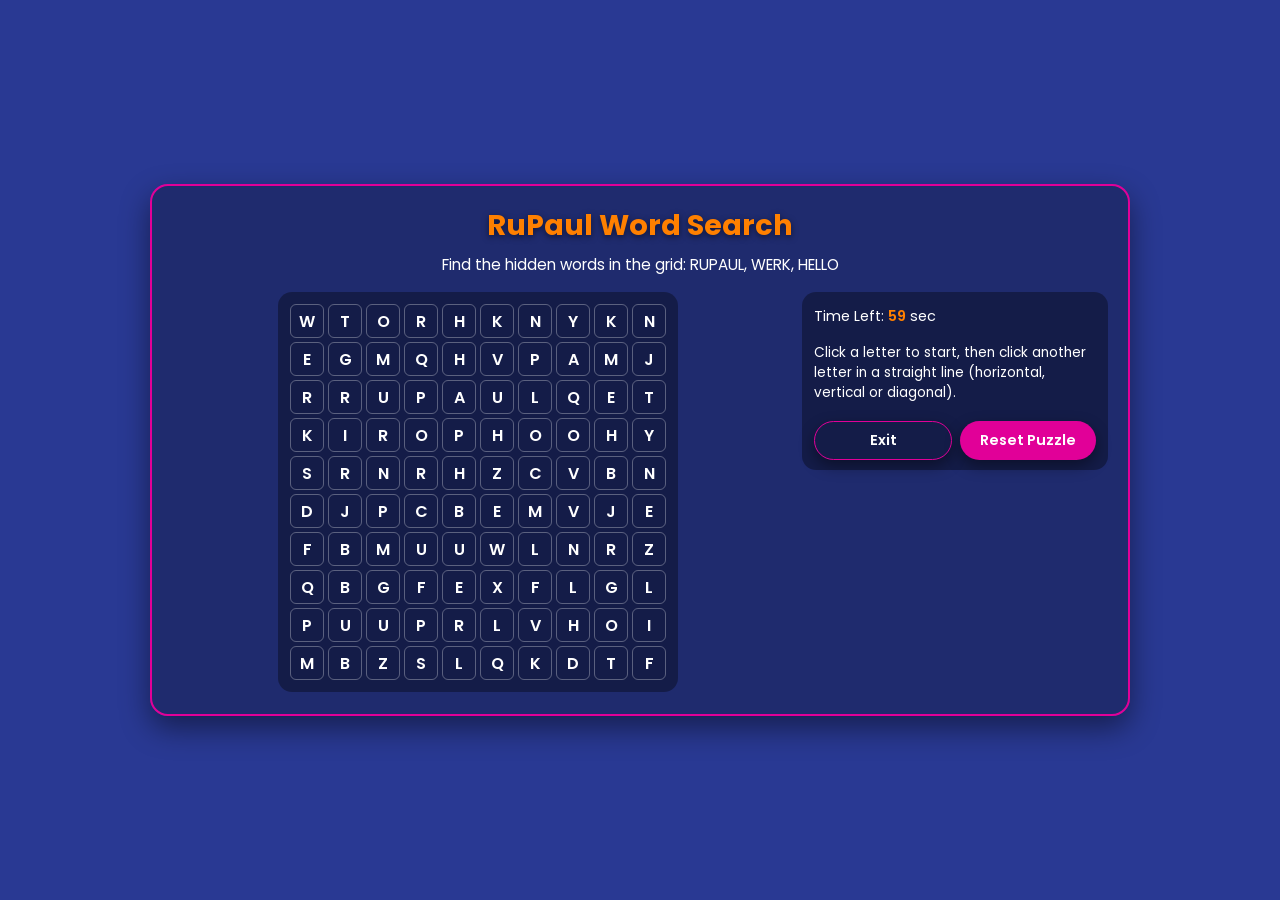
==== index.html @ c32caaa4 "Add files via upload agregando archivos al repositorio" ====
<!DOCTYPE html>
<html lang="en">
<head>
  <meta charset="UTF-8" />
  <meta name="viewport" content="width=device-width, initial-scale=1.0" />
  <title>RuPaul Word Search</title>
  <link rel="stylesheet" href="style.css" />
</head>
<body>
  <div class="wrapper">
    <header class="game-header">
      <h1>RuPaul Word Search</h1>
      <p>Find the hidden words in the grid: RUPAUL, WERK, HELLO</p>
    </header>

    <main class="game-layout">
      <section class="grid-section">
        <div id="word-grid" class="grid"></div>
      </section>

      <section class="sidebar">
        <p class="timer-text">
          Time Left: <span id="time-left">60</span> sec
        </p>

        <p class="status" id="status-text">
          Click a letter to start, then click another letter in a straight line (horizontal, vertical or diagonal).
        </p>

        <div class="buttons-row">
          <button id="exit-btn" class="exit-btn">Exit</button>
          <button id="reset-btn" class="reset-btn">Reset Puzzle</button>
        </div>
      </section>
    </main>
  </div>

  <script src="js/words.js"></script>
  <script src="js/script.js"></script>
</body>
</html>
---- style.css ----
/* Google font */
@import url("https://fonts.googleapis.com/css2?family=Poppins:wght@300;400;500;600;700&display=swap");

* {
  margin: 0;
  padding: 0;
  box-sizing: border-box;
  font-family: "Poppins", sans-serif;
}

body {
  min-height: 100vh;
  display: flex;
  align-items: center;
  justify-content: center;
  background: rgb(41, 57, 147); /* fondo principal */
  padding: 1rem;
}

/* Contenedor principal */
.wrapper {
  width: 100%;
  max-width: 960px;
  background: rgba(0, 0, 0, 0.25);
  border-radius: 18px;
  box-shadow: 0 12px 30px rgba(0, 0, 0, 0.45);
  border: 2px solid rgb(225, 0, 152); /* rosa */
  color: #fff;
  padding: 18px 20px 22px;
}

/* Header */
.game-header {
  text-align: center;
  margin-bottom: 16px;
}

.game-header h1 {
  font-size: 1.8rem;
  color: rgb(255, 128, 0); /* naranja */
  text-shadow: 0 2px 6px rgba(0, 0, 0, 0.5);
}

.game-header p {
  font-size: 0.95rem;
  margin-top: 6px;
}

/* Layout principal */
.game-layout {
  display: grid;
  gap: 18px;
  grid-template-columns: 2fr 1fr;
  align-items: flex-start;
}

/* Grid de sopa de letras */
.grid-section {
  display: flex;
  justify-content: center;
}

.grid {
  display: grid;
  grid-template-columns: repeat(10, minmax(26px, 34px));
  gap: 4px;
  padding: 12px;
  border-radius: 14px;
  background: rgba(0, 0, 0, 0.35);
}

/* Cada celda */
.grid-cell {
  width: 100%;
  aspect-ratio: 1 / 1;
  border-radius: 6px;
  border: 1px solid rgba(255, 255, 255, 0.3);
  display: flex;
  align-items: center;
  justify-content: center;
  font-weight: 600;
  font-size: 1rem;
  text-transform: uppercase;
  color: rgb(255, 255, 255);
  cursor: pointer;
  transition: 0.15s background-color, 0.15s border-color, 0.15s transform;
  user-select: none;
}

/* Hover general */
.grid-cell:hover {
  border-color: rgb(255, 128, 0);
  transform: translateY(-1px);
}

/* Celda seleccionada (inicio/fin) */
.grid-cell.selected {
  background: rgba(225, 0, 152, 0.6);
  border-color: rgb(225, 0, 152);
}

/* Celda de palabra encontrada */
.grid-cell.found {
  background: linear-gradient(
    135deg,
    rgba(225, 0, 152, 0.9),
    rgba(187, 41, 187, 0.9)
  );
  border-color: rgb(255, 255, 255);
}

/* Barra lateral */
.sidebar {
  padding: 10px 12px;
  border-radius: 14px;
  background: rgba(0, 0, 0, 0.35);
  display: flex;
  flex-direction: column;
  gap: 10px;
}

/* Timer */
.timer-text {
  margin-top: 4px;
  font-size: 0.9rem;
}

.timer-text span {
  font-weight: 600;
  color: rgb(255, 128, 0);
}

/* Texto de estado */
.status {
  margin-top: 6px;
  font-size: 0.85rem;
  min-height: 34px;
}

/* Botones */
.buttons-row {
  display: flex;
  justify-content: space-between;
  gap: 8px;
  margin-top: 8px;
}

.reset-btn,
.exit-btn {
  flex: 1; /* mismo ancho */
  padding: 8px 0;
  border-radius: 999px;
  border: none;
  font-size: 0.9rem;
  font-weight: 600;
  cursor: pointer;
  box-shadow: 0 6px 15px rgba(0, 0, 0, 0.4);
  transition: 0.15s background-color, 0.15s transform, 0.15s border-color;
}

/* Reset: botón lleno */
.reset-btn {
  background: rgb(225, 0, 152);
  color: #fff;
}

.reset-btn:hover {
  background: rgb(255, 128, 0);
}

.reset-btn:active {
  transform: scale(0.97);
}

/* Exit: estilo outline pero mismo tamaño */
.exit-btn {
  background: transparent;
  color: #fff;
  border: 1px solid rgb(225, 0, 152);
}

.exit-btn:hover {
  background: rgba(225, 0, 152, 0.3);
  border-color: rgb(255, 128, 0);
}

.exit-btn:active {
  transform: scale(0.97);
}

/* ===== RESPONSIVE ===== */

/* Móvil ~390x844 */
@media (max-width: 480px) {
  .wrapper {
    padding: 14px 12px 16px;
  }

  .game-header h1 {
    font-size: 1.5rem;
  }

  .game-header p {
    font-size: 0.9rem;
  }

  .game-layout {
    grid-template-columns: 1fr;
  }

  .grid {
    grid-template-columns: repeat(10, minmax(22px, 26px));
    padding: 10px;
  }

  .grid-cell {
    font-size: 0.85rem;
  }

  .sidebar {
    margin-top: 6px;
  }
}

/* Tablet ~1024x768 */
@media (min-width: 768px) and (max-width: 1199px) {
  .wrapper {
    max-width: 900px;
    padding: 18px 18px 22px;
  }

  .grid {
    grid-template-columns: repeat(10, minmax(28px, 34px));
  }
}

/* Desktop ~1280x720 */
@media (min-width: 1200px) {
  .wrapper {
    max-width: 980px;
  }
}
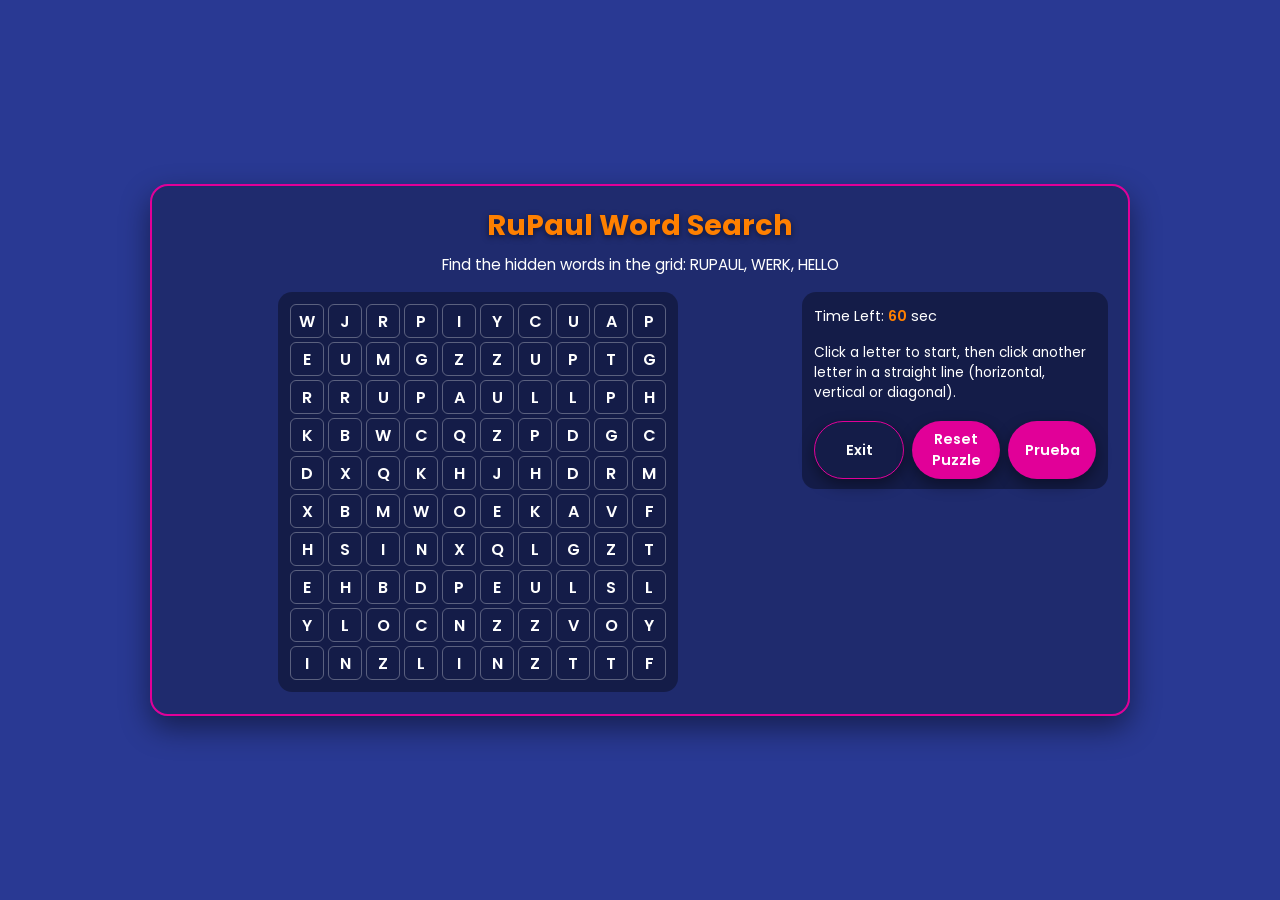
==== commit 5eb22fa5: "ejemplo de uso de endpoints" ====
--- a/index.html
+++ b/index.html
@@ -30,12 +30,13 @@
         <div class="buttons-row">
           <button id="exit-btn" class="exit-btn">Exit</button>
           <button id="reset-btn" class="reset-btn">Reset Puzzle</button>
+          <button id="prueba-btn" class="reset-btn">Prueba</button>
         </div>
       </section>
     </main>
   </div>
 
   <script src="js/words.js"></script>
-  <script src="js/script.js"></script>
+  <script type="module" src="js/script.js"></script>
 </body>
 </html>
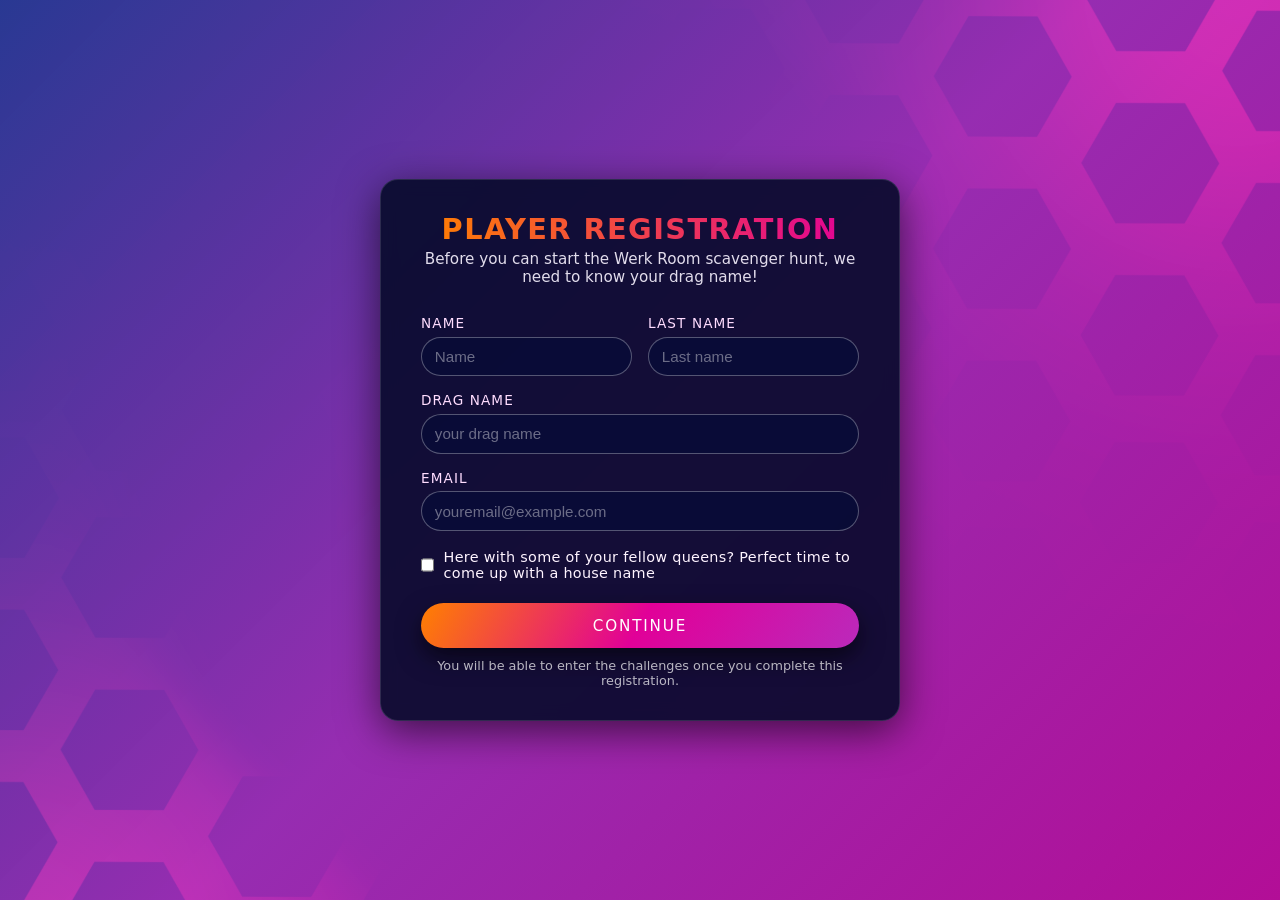
==== commit 7ae15cae: "agregando todos los juegos y estructura" ====
--- a/index.html
+++ b/index.html
@@ -1,42 +1,120 @@
 <!DOCTYPE html>
-<html lang="en">
+<html lang="es">
 <head>
   <meta charset="UTF-8" />
   <meta name="viewport" content="width=device-width, initial-scale=1.0" />
-  <title>RuPaul Word Search</title>
-  <link rel="stylesheet" href="style.css" />
+  <title>Registro RuPaul Experience</title>
+
+  <!-- CSS principal -->
+  <link rel="stylesheet" href="css/registration.css">
 </head>
 <body>
-  <div class="wrapper">
-    <header class="game-header">
-      <h1>RuPaul Word Search</h1>
-      <p>Find the hidden words in the grid: RUPAUL, WERK, HELLO</p>
-    </header>
+  <div class="overlay"></div>
 
-    <main class="game-layout">
-      <section class="grid-section">
-        <div id="word-grid" class="grid"></div>
-      </section>
+  <div class="registration-wrapper">
+    <div class="registration-card">
+      <h1 class="registration-title">Player Registration</h1>
+      <p class="registration-subtitle">
+        Before you can start the Werk Room scavenger hunt, we need to know your drag name!
+      </p>
 
-      <section class="sidebar">
-        <p class="timer-text">
-          Time Left: <span id="time-left">60</span> sec
+      <form id="playerForm" autocomplete="off">
+        <div class="form-row">
+          <div class="form-group">
+            <label for="name">Name</label>
+            <input
+              type="text"
+              id="name"
+              name="name"
+              placeholder="Name"
+              required
+            />
+          </div>
+          <div class="form-group">
+            <label for="lastname">Last name</label>
+            <input
+              type="text"
+              id="lastname"
+              name="lastname"
+              placeholder="Last name"
+              required
+            />
+          </div>
+        </div>
+
+        <div class="form-group">
+          <label for="dragname">Drag name</label>
+          <input
+            type="text"
+            id="dragname"
+            name="dragname"
+            placeholder="your drag name"
+          />
+        </div>
+
+        <div class="form-group">
+          <label for="email">Email</label>
+          <input
+            type="email"
+            id="email"
+            name="email"
+            placeholder="youremail@example.com"
+            required
+          />
+        </div>
+
+        <div class="checkbox-row">
+          <input type="checkbox" id="playInTeam" name="playInTeam" />
+          <label for="playInTeam">
+            Here with some of your fellow queens? Perfect time to come up with a house name
+          </label>
+        </div>
+
+        <div id="teamOptions" class="team-options" style="display: none;">
+          <div class="team-buttons">
+            <button type="button" class="team-btn" id="createTeamBtn">
+              Create team
+            </button>
+            <button type="button" class="team-btn" id="joinTeamBtn">
+              Join a team
+            </button>
+          </div>
+
+          <div id="createTeamFields" class="team-fields">
+            <label for="teamNameCreate">Team name</label>
+            <input
+              type="text"
+              id="teamNameCreate"
+              name="teamNameCreate"
+              placeholder="Ej. House of Glitter"
+            />
+          </div>
+
+          <div id="joinTeamFields" class="team-fields">
+            <label for="teamNameJoin">Team name </label>
+            <input
+              type="text"
+              id="teamNameJoin"
+              name="teamNameJoin"
+              placeholder="Please write the team name you want to join"
+            />
+          </div>
+        </div>
+
+        <div class="submit-row">
+          <button type="submit" class="submit-btn">
+            Continue
+          </button>
+        </div>
+
+        <p class="helper-text">
+          You will be able to enter the challenges once you complete this registration.
         </p>
-
-        <p class="status" id="status-text">
-          Click a letter to start, then click another letter in a straight line (horizontal, vertical or diagonal).
-        </p>
-
-        <div class="buttons-row">
-          <button id="exit-btn" class="exit-btn">Exit</button>
-          <button id="reset-btn" class="reset-btn">Reset Puzzle</button>
-          <button id="prueba-btn" class="reset-btn">Prueba</button>
-        </div>
-      </section>
-    </main>
+      </form>
+    </div>
   </div>
 
-  <script src="js/words.js"></script>
-  <script type="module" src="js/script.js"></script>
+  <!-- JS principal -->
+  <script type="module" src="js/registration.js"></script>
 </body>
 </html>
--- a/css/registration.css
+++ b/css/registration.css
@@ -0,0 +1,302 @@
+/* Fuentes personalizadas */
+/* Ajusta las extensiones según tus archivos reales en /generalAssets/fonts */
+
+@font-face {
+  font-family: "AvenirNextRoundedStd-Reg";
+  src: url("/generalAssets/fonts/AvenirNextRoundedStd-Reg.woff2") format("woff2"),
+       url("/generalAssets/fonts/AvenirNextRoundedStd-Reg.woff") format("woff");
+  font-display: swap;
+}
+
+@font-face {
+  font-family: "DINPro-Bold";
+  src: url("/generalAssets/fonts/DINPro Bold.woff2") format("woff2"),
+       url("/generalAssets/fonts/DINPro Bold.woff") format("woff");
+  font-display: swap;
+}
+
+@font-face {
+  font-family: "Broadway-Regular";
+  src: url("/generalAssets/fonts/Broadway Regular.woff2") format("woff2"),
+       url("/generalAssets/fonts/Broadway Regular.woff") format("woff");
+  font-display: swap;
+}
+
+* {
+  box-sizing: border-box;
+  margin: 0;
+  padding: 0;
+}
+
+html, body {
+  height: 100%;
+}
+
+body {
+  font-family: "AvenirNextRoundedStd-Reg", system-ui, -apple-system, BlinkMacSystemFont,
+    "Segoe UI", sans-serif;
+  color: #f5f5f5;
+  background-color: #293993;
+  /* Desktop background */
+  background-image: url("../generalAssets/img/backgroundDesktop.png");
+  background-size: cover;
+  background-position: center;
+  background-repeat: no-repeat;
+  display: flex;
+  align-items: center;
+  justify-content: center;
+  padding: 1.5rem;
+}
+
+/* Background para tablet */
+@media (max-width: 1024px) {
+  body {
+    background-image: url("../generalAssets/img/backgroundTablet.png");
+  }
+}
+
+/* Background para móvil */
+@media (max-width: 768px) {
+  body {
+    background-image: url("../generalAssets/img/backgroundMobile.png");
+  }
+}
+
+.overlay {
+  position: fixed;
+  inset: 0;
+  background: linear-gradient(
+    135deg,
+    rgba(41, 57, 147, 0.8),
+    rgba(187, 41, 187, 0.75),
+    rgba(225, 0, 152, 0.75)
+  );
+  z-index: 0;
+  pointer-events: none;
+}
+
+.registration-wrapper {
+  position: relative;
+  z-index: 1;
+  width: 100%;
+  max-width: 520px;
+}
+
+.registration-card {
+  background: rgba(6, 10, 43, 0.9);
+  border-radius: 18px;
+  padding: 2rem 2.5rem;
+  border: 1px solid rgba(255, 255, 255, 0.12);
+  box-shadow: 0 10px 40px rgba(0, 0, 0, 0.6);
+  backdrop-filter: blur(8px);
+}
+
+.registration-title {
+  font-family: "Broadway-Regular", system-ui, sans-serif;
+  font-size: 1.8rem;
+  text-align: center;
+  letter-spacing: 0.05em;
+  margin-bottom: 0.25rem;
+  text-transform: uppercase;
+  background: linear-gradient(90deg, #ff8000, #e10098);
+  -webkit-background-clip: text;
+  color: transparent;
+}
+
+.registration-subtitle {
+  font-size: 0.95rem;
+  text-align: center;
+  margin-bottom: 1.8rem;
+  color: #f8f3ff;
+  opacity: 0.9;
+}
+
+.form-row {
+  display: flex;
+  gap: 1rem;
+}
+
+.form-group {
+  margin-bottom: 1rem;
+  width: 100%;
+}
+
+label {
+  display: block;
+  font-size: 0.85rem;
+  margin-bottom: 0.35rem;
+  text-transform: uppercase;
+  letter-spacing: 0.08em;
+  color: #ffddff;
+}
+
+input[type="text"],
+input[type="email"] {
+  width: 100%;
+  padding: 0.65rem 0.8rem;
+  border-radius: 999px;
+  border: 1px solid rgba(255, 255, 255, 0.3);
+  background: rgba(9, 13, 56, 0.9);
+  color: #ffffff;
+  font-size: 0.95rem;
+  outline: none;
+  transition: border-color 0.2s ease, box-shadow 0.2s ease, background 0.2s ease;
+}
+
+input::placeholder {
+  color: rgba(255, 255, 255, 0.4);
+}
+
+input:focus {
+  border-color: #ff8000;
+  box-shadow: 0 0 0 2px rgba(255, 128, 0, 0.45);
+  background: rgba(9, 13, 56, 1);
+}
+
+.checkbox-row {
+  display: flex;
+  align-items: center;
+  gap: 0.6rem;
+  margin: 1.1rem 0 0.7rem;
+  font-size: 0.9rem;
+}
+
+.checkbox-row input[type="checkbox"] {
+  width: 18px;
+  height: 18px;
+  accent-color: #e10098;
+}
+
+.checkbox-row label {
+  margin: 0;
+  text-transform: none;
+  letter-spacing: 0.02em;
+  font-size: 0.9rem;
+  color: #fef4ff;
+}
+
+.team-options {
+  margin-bottom: 1rem;
+  padding: 0.85rem 1rem;
+  border-radius: 12px;
+  background: rgba(14, 19, 68, 0.95);
+  border: 1px dashed rgba(255, 255, 255, 0.25);
+}
+
+.team-buttons {
+  display: flex;
+  gap: 0.75rem;
+  margin-bottom: 0.75rem;
+  flex-wrap: wrap;
+}
+
+.team-btn {
+  flex: 1 1 150px;
+  padding: 0.55rem 0.6rem;
+  border-radius: 999px;
+  border: 1px solid #ff8000;
+  background: transparent;
+  color: #ffdccb;
+  font-family: "DINPro-Bold", system-ui, sans-serif;
+  font-size: 0.85rem;
+  text-transform: uppercase;
+  letter-spacing: 0.08em;
+  cursor: pointer;
+  transition: all 0.2s ease;
+}
+
+.team-btn:hover {
+  background: rgba(255, 128, 0, 0.1);
+  box-shadow: 0 0 0 1px rgba(255, 128, 0, 0.7);
+}
+
+.team-btn.active {
+  background: linear-gradient(120deg, #ff8000, #e10098);
+  color: #fff;
+  border-color: transparent;
+  box-shadow: 0 0 12px rgba(225, 0, 152, 0.6);
+}
+
+.team-fields {
+  display: none;
+  margin-top: 0.3rem;
+}
+
+.team-fields.active {
+  display: block;
+}
+
+.team-fields label {
+  font-size: 0.8rem;
+  margin-bottom: 0.25rem;
+  letter-spacing: 0.06em;
+}
+
+.submit-row {
+  margin-top: 1.4rem;
+}
+
+.submit-btn {
+  width: 100%;
+  border: none;
+  border-radius: 999px;
+  padding: 0.85rem 1rem;
+  font-size: 0.95rem;
+  font-family: "DINPro-Bold", system-ui, sans-serif;
+  text-transform: uppercase;
+  letter-spacing: 0.12em;
+  cursor: pointer;
+  background-image: linear-gradient(120deg, #ff8000, #e10098, #bb29bb);
+  color: #ffffff;
+  box-shadow: 0 10px 25px rgba(0, 0, 0, 0.6);
+  transition: transform 0.15s ease, box-shadow 0.15s ease, filter 0.15s ease;
+}
+
+.submit-btn:hover {
+  transform: translateY(-1px);
+  box-shadow: 0 12px 30px rgba(0, 0, 0, 0.7);
+  filter: brightness(1.03);
+}
+
+.submit-btn:active {
+  transform: translateY(1px);
+  box-shadow: 0 6px 18px rgba(0, 0, 0, 0.6);
+}
+
+.helper-text {
+  margin-top: 0.6rem;
+  font-size: 0.8rem;
+  color: rgba(255, 255, 255, 0.7);
+  text-align: center;
+}
+
+/* Responsivo */
+@media (max-width: 600px) {
+  .registration-card {
+    padding: 1.5rem 1.3rem;
+  }
+
+  .registration-title {
+    font-size: 1.4rem;
+  }
+
+  .form-row {
+    flex-direction: column;
+  }
+
+  /* Ajuste específico para que los botones de team
+     no se salgan del ancho de la pantalla en móviles */
+  .team-buttons {
+    flex-direction: column;
+    align-items: center;
+  }
+
+  .team-btn {
+    flex: 0 0 auto;
+    width: 80%;
+    max-width: 240px;
+    font-size: 0.8rem;
+    letter-spacing: 0.06em;
+    padding: 0.55rem 0.4rem;
+  }
+}
